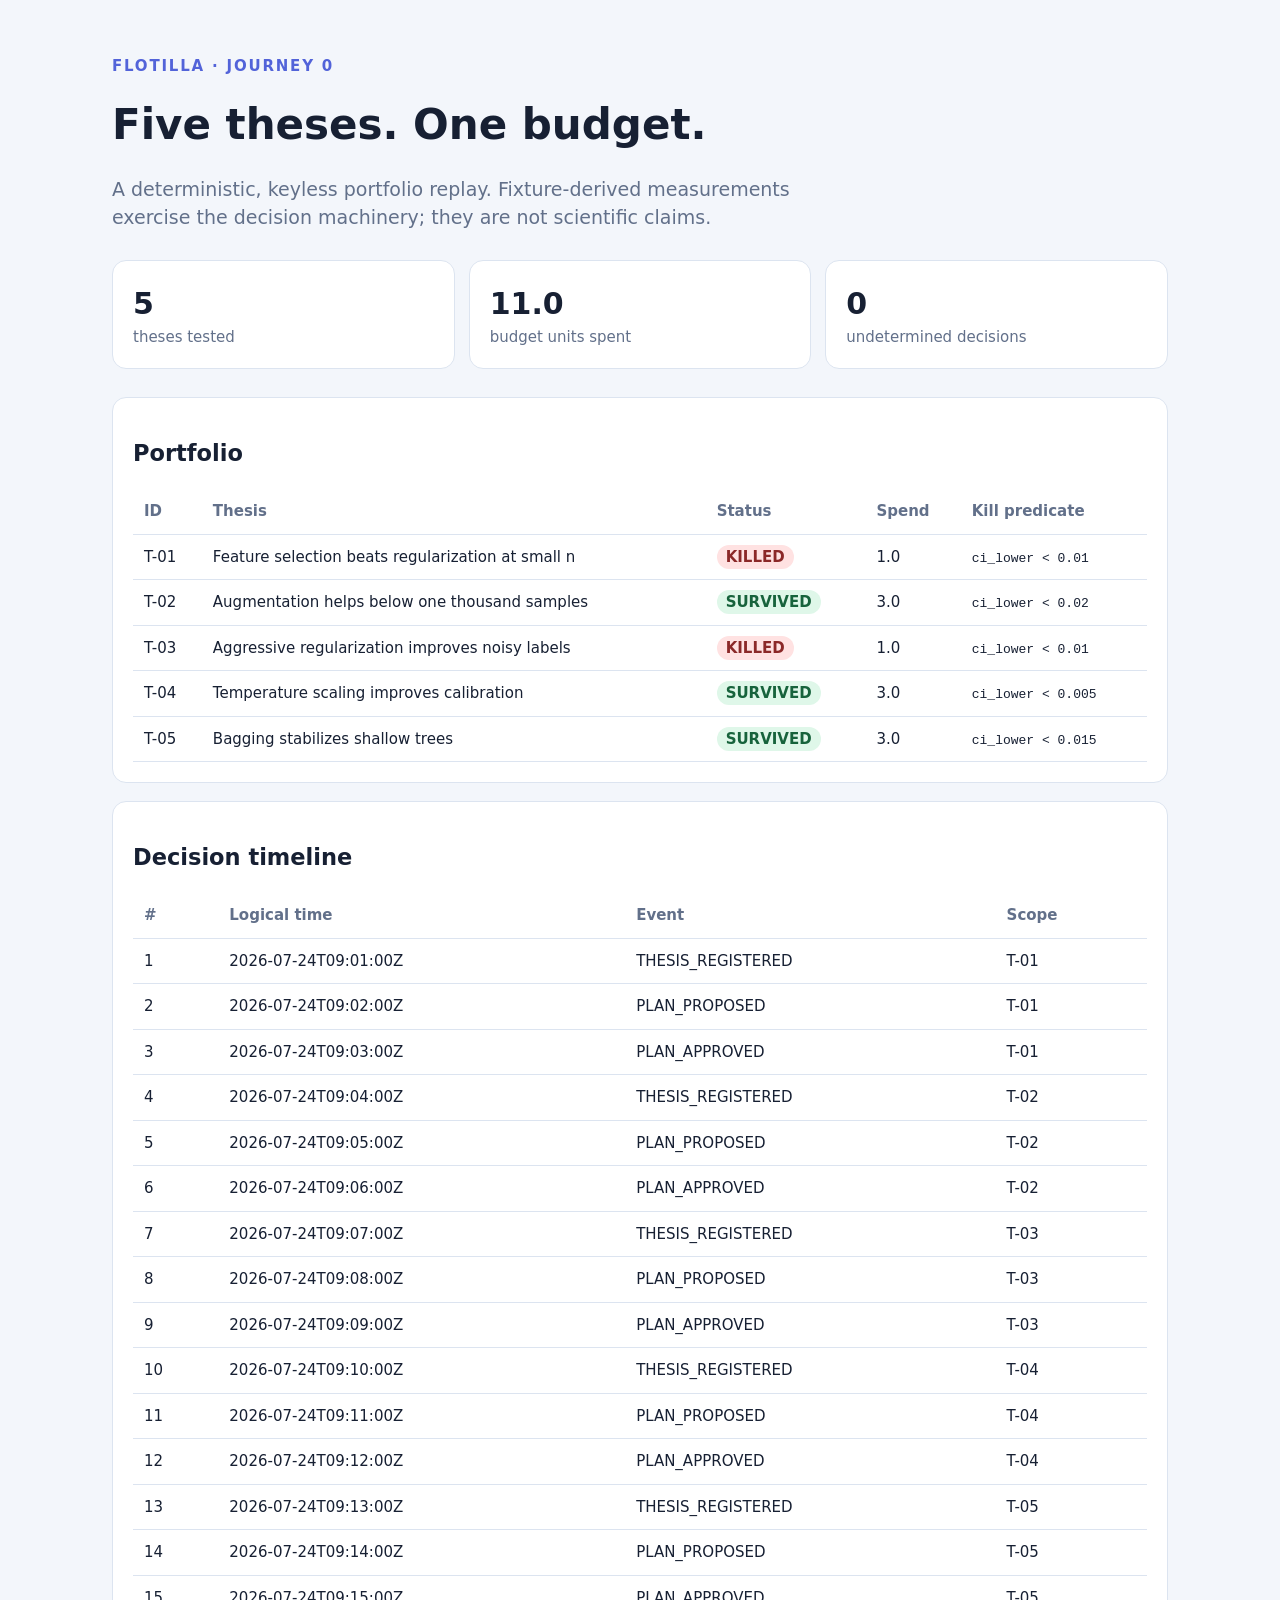
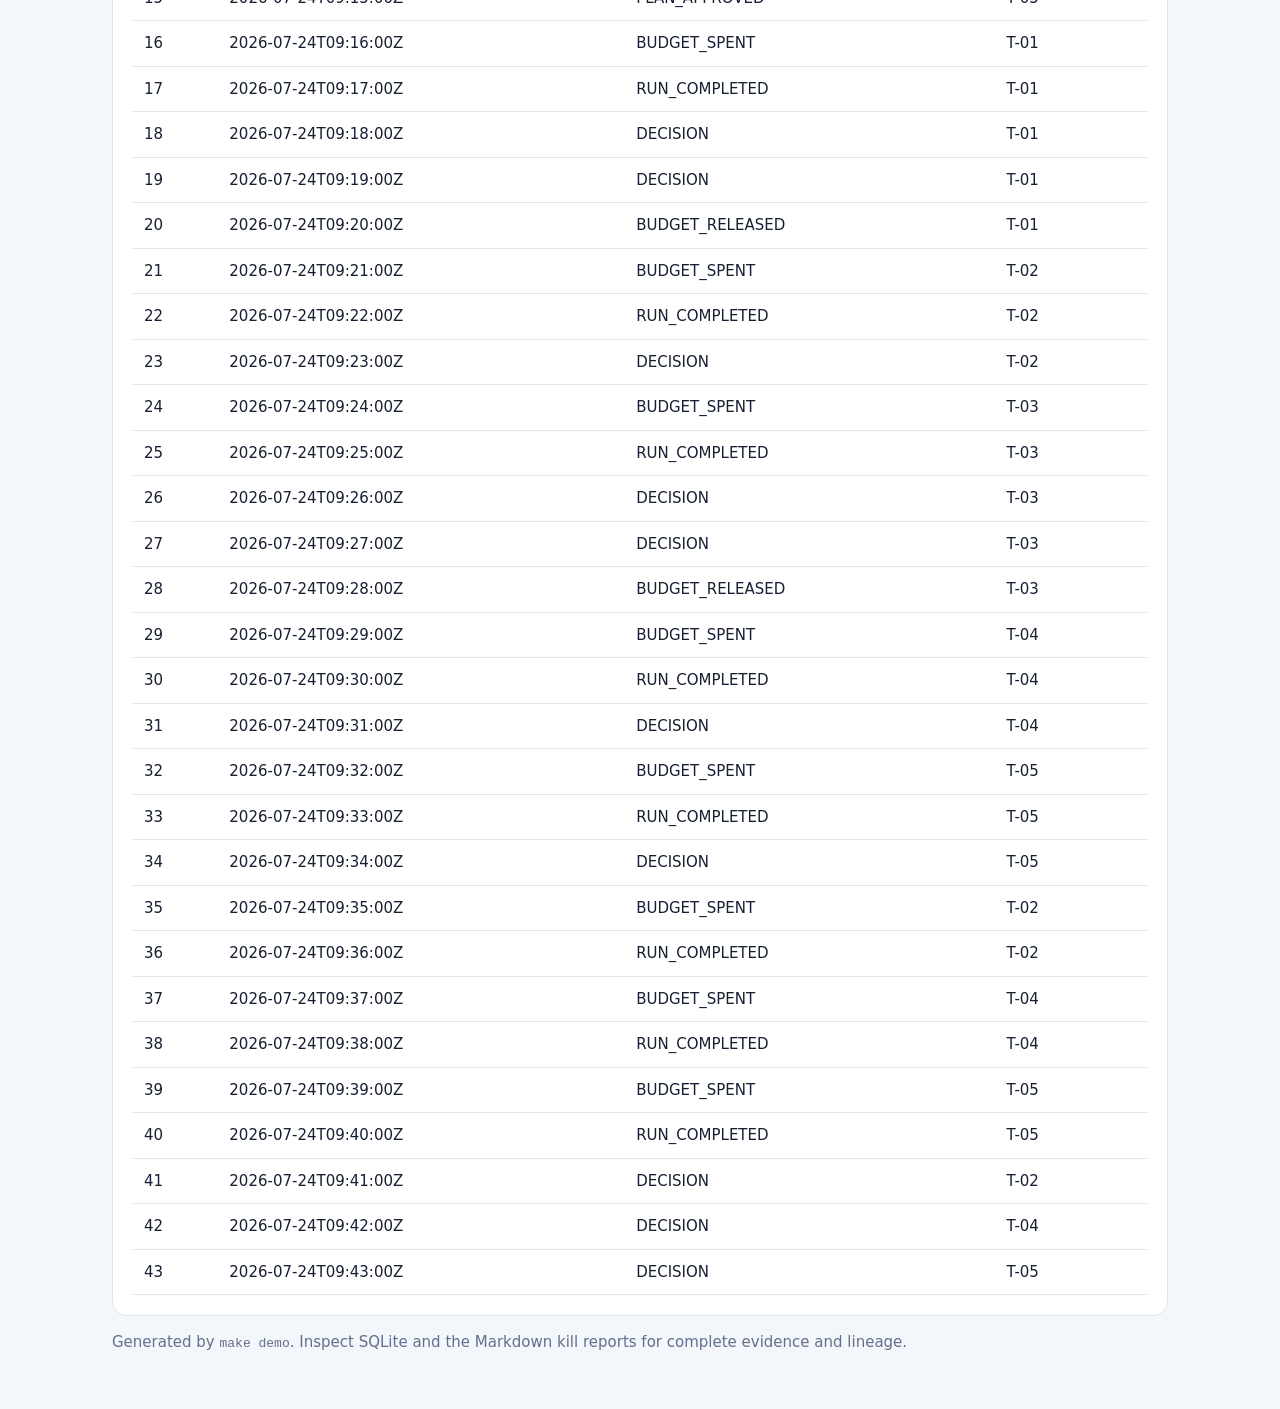
==== docs/index.html @ 04530068 "feat: ship deterministic flotilla alpha" ====
<!doctype html>
<html lang="en"><head><meta charset="utf-8">
<meta name="viewport" content="width=device-width,initial-scale=1">
<meta http-equiv="refresh" content="0;url=demo/">
<title>FLOTILLA demo</title></head>
<body><p><a href="demo/">Open the FLOTILLA Journey 0 dashboard</a>.</p></body>
</html>
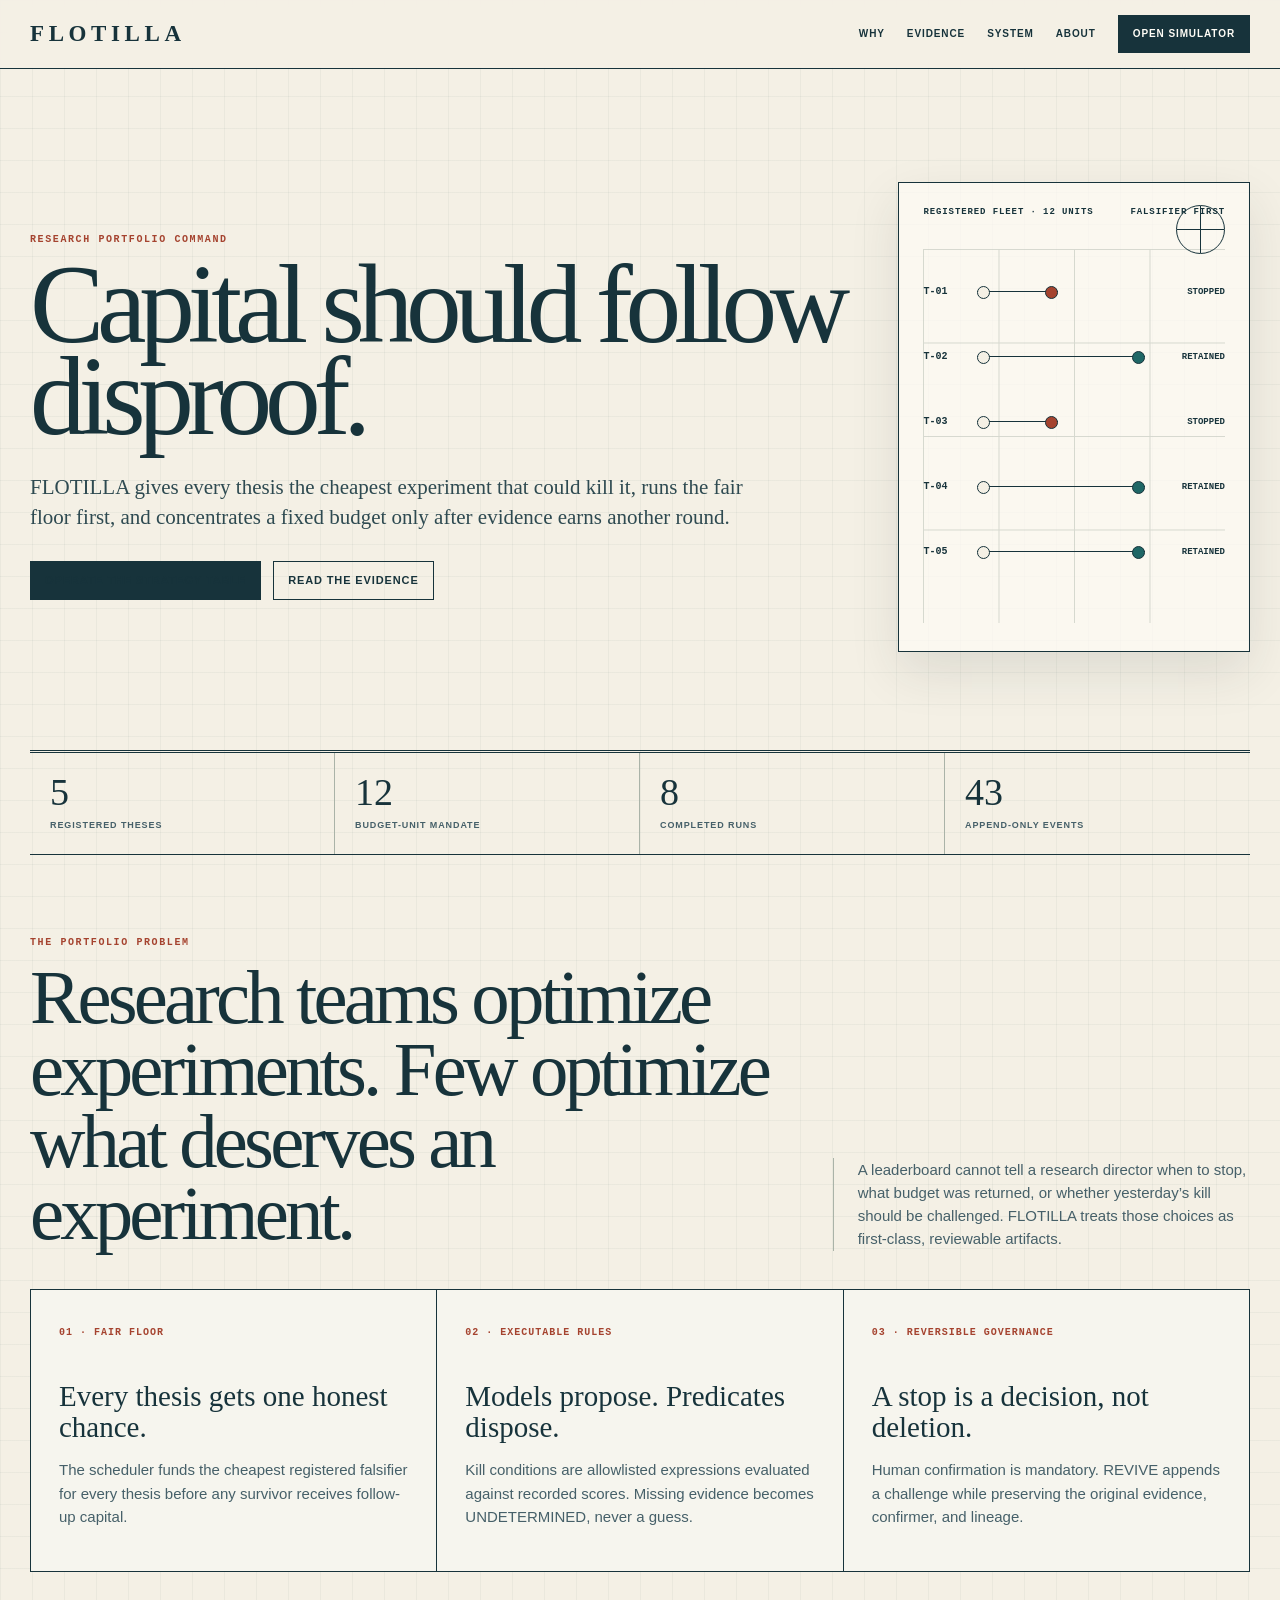
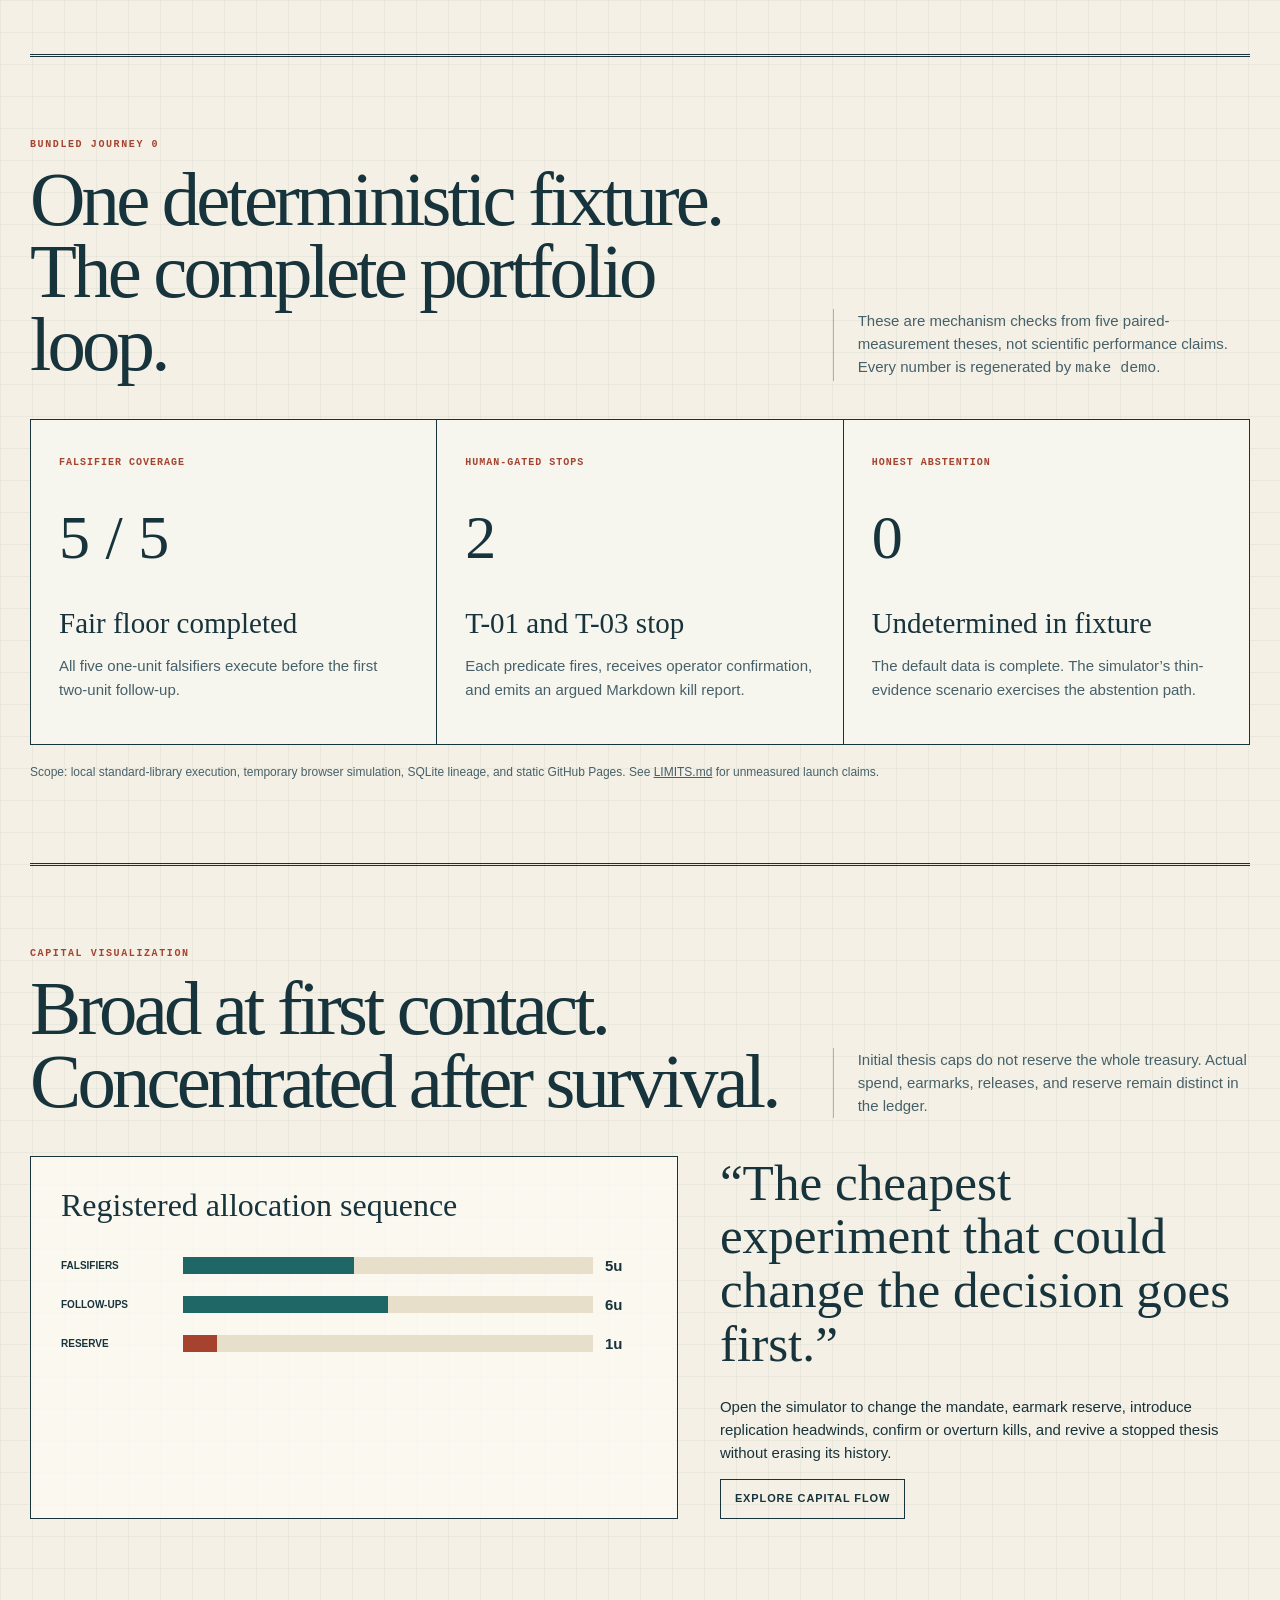
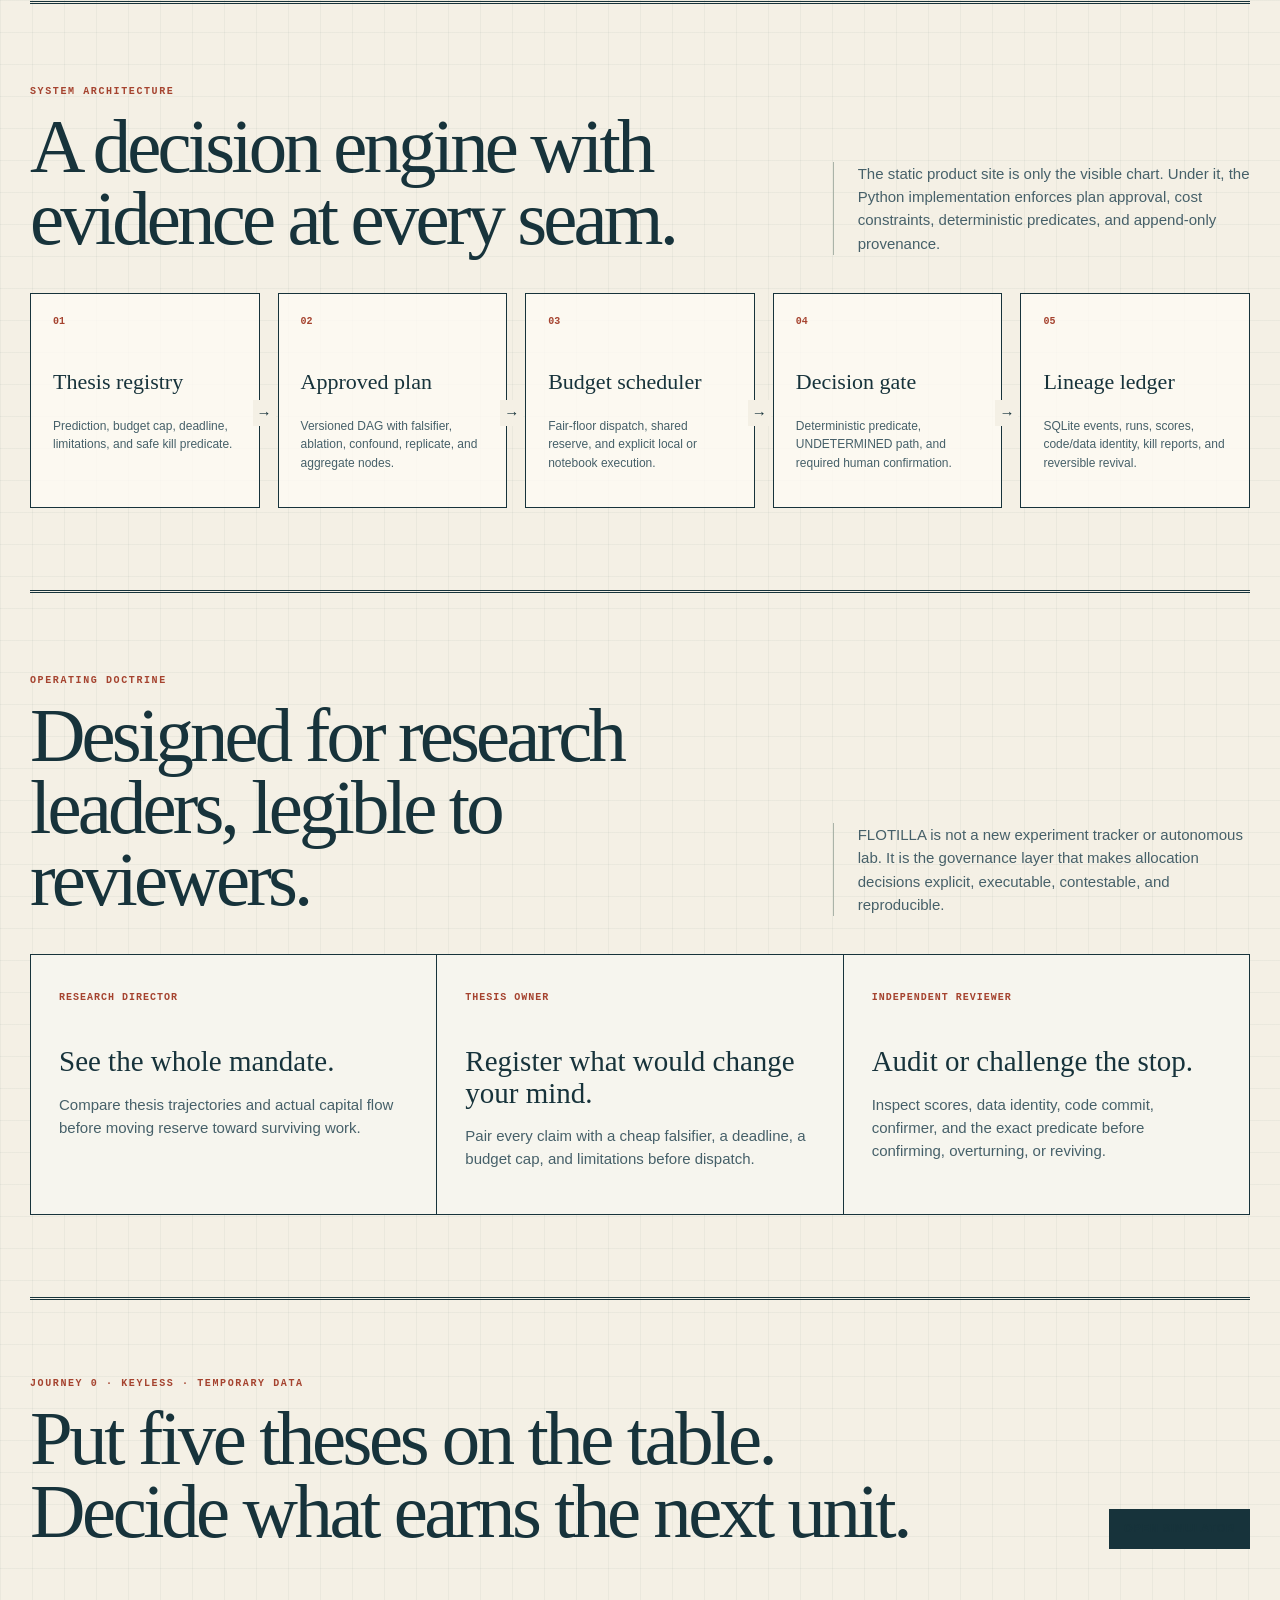
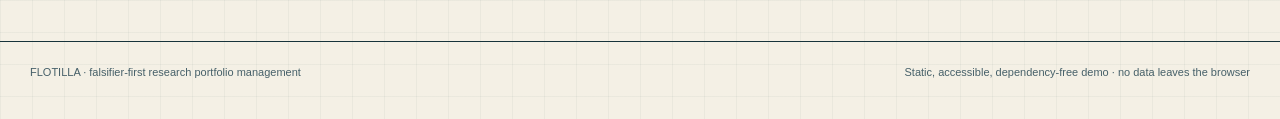
==== commit 5c8c9f81: "site: launch full interactive product experience" ====
--- a/docs/index.html
+++ b/docs/index.html
@@ -1,7 +1,177 @@
 <!doctype html>
-<html lang="en"><head><meta charset="utf-8">
-<meta name="viewport" content="width=device-width,initial-scale=1">
-<meta http-equiv="refresh" content="0;url=demo/">
-<title>FLOTILLA demo</title></head>
-<body><p><a href="demo/">Open the FLOTILLA Journey 0 dashboard</a>.</p></body>
+<html lang="en">
+<head>
+  <meta charset="utf-8">
+  <meta name="viewport" content="width=device-width,initial-scale=1">
+  <meta name="description" content="FLOTILLA is a falsifier-first research portfolio manager that moves a fixed budget toward surviving theses while preserving every decision.">
+  <title>FLOTILLA — capital follows evidence</title>
+  <link rel="stylesheet" href="assets/site.css">
+</head>
+<body class="site-home">
+  <a class="skip" href="#main">Skip to main content</a>
+  <header class="site-header">
+    <div class="site-header-inner">
+      <a class="site-brand" href="./" aria-label="FLOTILLA home">FLOTILLA</a>
+      <nav class="site-nav" aria-label="Primary navigation">
+        <a href="#problem">Why</a>
+        <a href="#proof">Evidence</a>
+        <a href="#system">System</a>
+        <a href="#about">About</a>
+        <a class="nav-cta" href="demo/">Open simulator</a>
+      </nav>
+    </div>
+  </header>
+  <main id="main">
+    <section class="home-hero" aria-labelledby="hero-title">
+      <div>
+        <p class="home-kicker">Research portfolio command</p>
+        <h1 id="hero-title">Capital should follow disproof.</h1>
+        <p class="home-deck">FLOTILLA gives every thesis the cheapest experiment
+          that could kill it, runs the fair floor first, and concentrates a fixed
+          budget only after evidence earns another round.</p>
+        <div class="home-actions">
+          <a class="button" href="demo/">Operate the strategy table</a>
+          <a class="button secondary" href="#proof">Read the evidence</a>
+        </div>
+      </div>
+      <aside class="strategy-chart" aria-label="Five thesis trajectories: three survive and two stop after falsification">
+        <div class="chart-caption"><span>Registered fleet · 12 units</span><span>Falsifier first</span></div>
+        <div class="chart-route stop"><span>T-01</span><i></i><b>Stopped</b></div>
+        <div class="chart-route"><span>T-02</span><i></i><b>Retained</b></div>
+        <div class="chart-route stop"><span>T-03</span><i></i><b>Stopped</b></div>
+        <div class="chart-route"><span>T-04</span><i></i><b>Retained</b></div>
+        <div class="chart-route"><span>T-05</span><i></i><b>Retained</b></div>
+      </aside>
+    </section>
+    <section class="home-metrics" aria-label="Journey 0 proof points">
+      <div><strong>5</strong><span>registered theses</span></div>
+      <div><strong>12</strong><span>budget-unit mandate</span></div>
+      <div><strong>8</strong><span>completed runs</span></div>
+      <div><strong>43</strong><span>append-only events</span></div>
+    </section>
+
+    <section class="home-section" id="problem">
+      <div class="home-section-head">
+        <div><p class="home-section-kicker">The portfolio problem</p>
+          <h2>Research teams optimize experiments. Few optimize what deserves an experiment.</h2></div>
+        <p>A leaderboard cannot tell a research director when to stop, what budget
+          was returned, or whether yesterday’s kill should be challenged. FLOTILLA
+          treats those choices as first-class, reviewable artifacts.</p>
+      </div>
+      <div class="problem-grid">
+        <article><span>01 · Fair floor</span><h3>Every thesis gets one honest chance.</h3>
+          <p>The scheduler funds the cheapest registered falsifier for every thesis
+            before any survivor receives follow-up capital.</p></article>
+        <article><span>02 · Executable rules</span><h3>Models propose. Predicates dispose.</h3>
+          <p>Kill conditions are allowlisted expressions evaluated against recorded
+            scores. Missing evidence becomes UNDETERMINED, never a guess.</p></article>
+        <article><span>03 · Reversible governance</span><h3>A stop is a decision, not deletion.</h3>
+          <p>Human confirmation is mandatory. REVIVE appends a challenge while
+            preserving the original evidence, confirmer, and lineage.</p></article>
+      </div>
+    </section>
+
+    <section class="home-section" id="proof">
+      <div class="home-section-head">
+        <div><p class="home-section-kicker">Bundled Journey 0</p>
+          <h2>One deterministic fixture. The complete portfolio loop.</h2></div>
+        <p>These are mechanism checks from five paired-measurement theses, not
+          scientific performance claims. Every number is regenerated by
+          <code>make demo</code>.</p>
+      </div>
+      <div class="proof-grid">
+        <article><span>Falsifier coverage</span><strong>5 / 5</strong>
+          <h3>Fair floor completed</h3><p>All five one-unit falsifiers execute
+            before the first two-unit follow-up.</p></article>
+        <article><span>Human-gated stops</span><strong>2</strong>
+          <h3>T-01 and T-03 stop</h3><p>Each predicate fires, receives operator
+            confirmation, and emits an argued Markdown kill report.</p></article>
+        <article><span>Honest abstention</span><strong>0</strong>
+          <h3>Undetermined in fixture</h3><p>The default data is complete. The
+            simulator’s thin-evidence scenario exercises the abstention path.</p></article>
+      </div>
+      <p class="proof-note">Scope: local standard-library execution, temporary
+        browser simulation, SQLite lineage, and static GitHub Pages. See
+        <a href="https://github.com/Aneesh-Pothuru/flotilla/blob/main/LIMITS.md">LIMITS.md</a>
+        for unmeasured launch claims.</p>
+    </section>
+
+    <section class="home-section" aria-labelledby="flow-heading">
+      <div class="home-section-head">
+        <div><p class="home-section-kicker">Capital visualization</p>
+          <h2 id="flow-heading">Broad at first contact. Concentrated after survival.</h2></div>
+        <p>Initial thesis caps do not reserve the whole treasury. Actual spend,
+          earmarks, releases, and reserve remain distinct in the ledger.</p>
+      </div>
+      <div class="home-flow">
+        <div class="home-flow-chart">
+          <h3>Registered allocation sequence</h3>
+          <div class="home-flow-row"><span>Falsifiers</span><i style="--share:41.67%"></i><b>5u</b></div>
+          <div class="home-flow-row"><span>Follow-ups</span><i style="--share:50%"></i><b>6u</b></div>
+          <div class="home-flow-row stop"><span>Reserve</span><i style="--share:8.33%"></i><b>1u</b></div>
+        </div>
+        <div class="home-flow-copy">
+          <blockquote>“The cheapest experiment that could change the decision goes first.”</blockquote>
+          <p>Open the simulator to change the mandate, earmark reserve, introduce
+            replication headwinds, confirm or overturn kills, and revive a stopped
+            thesis without erasing its history.</p>
+          <a class="button secondary" href="demo/#simulator">Explore capital flow</a>
+        </div>
+      </div>
+    </section>
+
+    <section class="home-section" id="system">
+      <div class="home-section-head">
+        <div><p class="home-section-kicker">System architecture</p>
+          <h2>A decision engine with evidence at every seam.</h2></div>
+        <p>The static product site is only the visible chart. Under it, the Python
+          implementation enforces plan approval, cost constraints, deterministic
+          predicates, and append-only provenance.</p>
+      </div>
+      <div class="architecture" aria-label="FLOTILLA architecture flow">
+        <article><b>01</b><h3>Thesis registry</h3><p>Prediction, budget cap,
+          deadline, limitations, and safe kill predicate.</p></article>
+        <article><b>02</b><h3>Approved plan</h3><p>Versioned DAG with falsifier,
+          ablation, confound, replicate, and aggregate nodes.</p></article>
+        <article><b>03</b><h3>Budget scheduler</h3><p>Fair-floor dispatch, shared
+          reserve, and explicit local or notebook execution.</p></article>
+        <article><b>04</b><h3>Decision gate</h3><p>Deterministic predicate,
+          UNDETERMINED path, and required human confirmation.</p></article>
+        <article><b>05</b><h3>Lineage ledger</h3><p>SQLite events, runs, scores,
+          code/data identity, kill reports, and reversible revival.</p></article>
+      </div>
+    </section>
+
+    <section class="home-section" id="about">
+      <div class="home-section-head">
+        <div><p class="home-section-kicker">Operating doctrine</p>
+          <h2>Designed for research leaders, legible to reviewers.</h2></div>
+        <p>FLOTILLA is not a new experiment tracker or autonomous lab. It is the
+          governance layer that makes allocation decisions explicit, executable,
+          contestable, and reproducible.</p>
+      </div>
+      <div class="principles-grid">
+        <article><span>Research director</span><h3>See the whole mandate.</h3>
+          <p>Compare thesis trajectories and actual capital flow before moving
+            reserve toward surviving work.</p></article>
+        <article><span>Thesis owner</span><h3>Register what would change your mind.</h3>
+          <p>Pair every claim with a cheap falsifier, a deadline, a budget cap,
+            and limitations before dispatch.</p></article>
+        <article><span>Independent reviewer</span><h3>Audit or challenge the stop.</h3>
+          <p>Inspect scores, data identity, code commit, confirmer, and the exact
+            predicate before confirming, overturning, or reviving.</p></article>
+      </div>
+    </section>
+
+    <section class="home-cta">
+      <div><p class="home-section-kicker">Journey 0 · keyless · temporary data</p>
+        <h2>Put five theses on the table. Decide what earns the next unit.</h2></div>
+      <a class="button" href="demo/">Open simulator</a>
+    </section>
+  </main>
+  <footer class="site-footer">
+    <span>FLOTILLA · falsifier-first research portfolio management</span>
+    <span>Static, accessible, dependency-free demo · no data leaves the browser</span>
+  </footer>
+</body>
 </html>
--- a/docs/assets/site.css
+++ b/docs/assets/site.css
@@ -0,0 +1,1008 @@
+/* Shared editorial shell and the dependency-free browser simulator. */
+:root {
+  --paper: #f4f0e5;
+  --paper-deep: #e8dfca;
+  --ink: #17333b;
+  --ink-soft: #466069;
+  --rule: #aab3a8;
+  --sea: #1f6766;
+  --sea-pale: #cddfda;
+  --stop: #a5432f;
+  --stop-pale: #edd4c8;
+  --revive: #6d527d;
+  --amber: #a77a2a;
+  --white: #fffdf6;
+}
+
+.site-home {
+  margin: 0;
+  color: var(--ink);
+  background-color: var(--paper);
+  background-image:
+    linear-gradient(rgba(42, 83, 84, 0.05) 1px, transparent 1px),
+    linear-gradient(90deg, rgba(42, 83, 84, 0.05) 1px, transparent 1px);
+  background-size: 32px 32px;
+  font: 15px/1.55 "Avenir Next", Avenir, "Segoe UI", sans-serif;
+}
+
+.site-home * {
+  box-sizing: border-box;
+}
+
+.site-home a {
+  color: inherit;
+}
+
+.site-home .skip {
+  position: absolute;
+  left: 1rem;
+  top: -5rem;
+  padding: 0.7rem 1rem;
+  z-index: 20;
+  color: white;
+  background: var(--ink);
+}
+
+.site-home .skip:focus {
+  top: 1rem;
+}
+
+.site-header {
+  position: sticky;
+  top: 0;
+  z-index: 10;
+  border-bottom: 1px solid var(--ink);
+  background: rgba(244, 240, 229, 0.95);
+  backdrop-filter: blur(12px);
+}
+
+.site-header-inner {
+  max-width: 1440px;
+  margin: auto;
+  padding: 15px 30px;
+  display: flex;
+  align-items: center;
+  justify-content: space-between;
+  gap: 28px;
+}
+
+.site-brand {
+  font: 700 23px/1 Georgia, serif;
+  letter-spacing: 0.2em;
+  text-decoration: none;
+}
+
+.site-nav {
+  display: flex;
+  align-items: center;
+  gap: 22px;
+}
+
+.site-nav a {
+  font-size: 10px;
+  font-weight: 800;
+  letter-spacing: 0.09em;
+  text-decoration: none;
+  text-transform: uppercase;
+}
+
+.site-nav .nav-cta,
+.button {
+  padding: 10px 14px;
+  border: 1px solid var(--ink);
+  background: var(--ink);
+  color: var(--white);
+}
+
+.site-home main {
+  max-width: 1440px;
+  margin: auto;
+  padding: 0 30px 72px;
+}
+
+.home-hero {
+  min-height: 76vh;
+  display: grid;
+  grid-template-columns: minmax(0, 1.4fr) minmax(330px, 0.6fr);
+  gap: 48px;
+  align-items: center;
+  padding: 70px 0 54px;
+  border-bottom: 3px double var(--ink);
+}
+
+.home-kicker,
+.home-section-kicker {
+  margin: 0 0 14px;
+  color: var(--stop);
+  font: 800 10px ui-monospace, SFMono-Regular, Menlo, monospace;
+  letter-spacing: 0.16em;
+  text-transform: uppercase;
+}
+
+.home-hero h1 {
+  max-width: 890px;
+  margin: 0;
+  font: 500 clamp(60px, 8.7vw, 132px) / 0.82 Georgia, serif;
+  letter-spacing: -0.065em;
+}
+
+.home-deck {
+  max-width: 730px;
+  margin: 30px 0 22px;
+  color: #2e4a51;
+  font: 21px/1.45 Georgia, serif;
+}
+
+.home-actions {
+  display: flex;
+  gap: 12px;
+  flex-wrap: wrap;
+  margin-top: 28px;
+}
+
+.button {
+  display: inline-block;
+  font-size: 11px;
+  font-weight: 800;
+  letter-spacing: 0.08em;
+  text-decoration: none;
+  text-transform: uppercase;
+}
+
+.button.secondary {
+  color: var(--ink);
+  background: transparent;
+}
+
+.strategy-chart {
+  position: relative;
+  min-height: 470px;
+  padding: 24px;
+  overflow: hidden;
+  border: 1px solid var(--ink);
+  background: rgba(255, 253, 246, 0.68);
+  box-shadow: 0 20px 48px rgba(35, 50, 48, 0.11);
+}
+
+.strategy-chart::before,
+.strategy-chart::after {
+  content: "";
+  position: absolute;
+  pointer-events: none;
+}
+
+.strategy-chart::before {
+  inset: 66px 24px 28px;
+  background:
+    linear-gradient(var(--rule) 1px, transparent 1px),
+    linear-gradient(90deg, var(--rule) 1px, transparent 1px);
+  background-size: 25% 25%;
+  opacity: 0.45;
+}
+
+.strategy-chart::after {
+  right: 24px;
+  top: 22px;
+  width: 47px;
+  height: 47px;
+  border: 1px solid var(--ink);
+  border-radius: 50%;
+  background:
+    linear-gradient(90deg, transparent 48%, var(--ink) 49%, var(--ink) 51%, transparent 52%),
+    linear-gradient(transparent 48%, var(--ink) 49%, var(--ink) 51%, transparent 52%);
+}
+
+.chart-caption {
+  position: relative;
+  z-index: 1;
+  display: flex;
+  justify-content: space-between;
+  gap: 20px;
+  margin-bottom: 42px;
+  font: 800 9px ui-monospace, monospace;
+  letter-spacing: 0.1em;
+  text-transform: uppercase;
+}
+
+.chart-route {
+  position: relative;
+  z-index: 1;
+  height: 65px;
+  display: grid;
+  grid-template-columns: 46px 1fr 72px;
+  gap: 8px;
+  align-items: center;
+}
+
+.chart-route > span:first-child {
+  font: 800 10px ui-monospace, monospace;
+}
+
+.chart-route i {
+  position: relative;
+  display: block;
+  height: 1px;
+  background: var(--ink);
+}
+
+.chart-route i::before,
+.chart-route i::after {
+  content: "";
+  position: absolute;
+  top: -5px;
+  width: 11px;
+  height: 11px;
+  border: 1px solid var(--ink);
+  border-radius: 50%;
+  background: var(--paper);
+}
+
+.chart-route i::before {
+  left: 0;
+}
+
+.chart-route i::after {
+  right: 0;
+  background: var(--sea);
+}
+
+.chart-route.stop i {
+  width: 48%;
+}
+
+.chart-route.stop i::after {
+  background: var(--stop);
+}
+
+.chart-route b {
+  font: 800 9px ui-monospace, monospace;
+  text-align: right;
+  text-transform: uppercase;
+}
+
+.home-metrics {
+  display: grid;
+  grid-template-columns: repeat(4, 1fr);
+  border-bottom: 1px solid var(--ink);
+}
+
+.home-metrics div {
+  padding: 20px;
+  border-right: 1px solid var(--rule);
+}
+
+.home-metrics div:last-child {
+  border-right: 0;
+}
+
+.home-metrics strong {
+  display: block;
+  font: 500 38px/1 Georgia, serif;
+}
+
+.home-metrics span {
+  color: var(--ink-soft);
+  font-size: 9px;
+  font-weight: 800;
+  letter-spacing: 0.1em;
+  text-transform: uppercase;
+}
+
+.home-section {
+  padding: 82px 0;
+  border-bottom: 3px double var(--ink);
+}
+
+.home-section-head {
+  display: grid;
+  grid-template-columns: minmax(0, 1fr) minmax(300px, 0.55fr);
+  gap: 44px;
+  align-items: end;
+  margin-bottom: 38px;
+}
+
+.home-section h2 {
+  max-width: 860px;
+  margin: 0;
+  font: 500 clamp(42px, 6vw, 82px) / 0.94 Georgia, serif;
+  letter-spacing: -0.05em;
+}
+
+.home-section-head > p {
+  margin: 0;
+  padding-left: 24px;
+  border-left: 1px solid var(--rule);
+  color: var(--ink-soft);
+}
+
+.problem-grid,
+.proof-grid,
+.principles-grid {
+  display: grid;
+  grid-template-columns: repeat(3, 1fr);
+  gap: 1px;
+  border: 1px solid var(--ink);
+  background: var(--ink);
+}
+
+.problem-grid article,
+.proof-grid article,
+.principles-grid article {
+  min-height: 240px;
+  padding: 28px;
+  background: rgba(255, 253, 246, 0.96);
+}
+
+.problem-grid span,
+.proof-grid span,
+.principles-grid span {
+  color: var(--stop);
+  font: 800 10px ui-monospace, monospace;
+  letter-spacing: 0.1em;
+  text-transform: uppercase;
+}
+
+.problem-grid h3,
+.proof-grid h3,
+.principles-grid h3 {
+  margin: 40px 0 14px;
+  font: 500 29px/1.08 Georgia, serif;
+}
+
+.problem-grid p,
+.proof-grid p,
+.principles-grid p {
+  color: var(--ink-soft);
+}
+
+.proof-grid strong {
+  display: block;
+  margin-top: 35px;
+  font: 500 62px/1 Georgia, serif;
+}
+
+.proof-note {
+  margin: 18px 0 0;
+  color: var(--ink-soft);
+  font-size: 12px;
+}
+
+.home-flow {
+  display: grid;
+  grid-template-columns: minmax(0, 1.1fr) minmax(320px, 0.9fr);
+  gap: 42px;
+}
+
+.home-flow-chart {
+  padding: 30px;
+  border: 1px solid var(--ink);
+  background: rgba(255, 253, 246, 0.7);
+}
+
+.home-flow-chart h3 {
+  margin: 0 0 30px;
+  font: 500 32px Georgia, serif;
+}
+
+.home-flow-row {
+  display: grid;
+  grid-template-columns: 110px 1fr 42px;
+  gap: 12px;
+  align-items: center;
+  margin: 16px 0;
+}
+
+.home-flow-row span {
+  font-size: 10px;
+  font-weight: 800;
+  text-transform: uppercase;
+}
+
+.home-flow-row i {
+  height: 17px;
+  background: var(--paper-deep);
+}
+
+.home-flow-row i::after {
+  content: "";
+  display: block;
+  width: var(--share);
+  height: 100%;
+  background: var(--sea);
+}
+
+.home-flow-row.stop i::after {
+  background: var(--stop);
+}
+
+.home-flow-copy {
+  align-self: center;
+}
+
+.home-flow-copy blockquote {
+  margin: 0 0 24px;
+  font: 500 clamp(30px, 4vw, 55px) / 1.05 Georgia, serif;
+}
+
+.architecture {
+  display: grid;
+  grid-template-columns: repeat(5, 1fr);
+  gap: 18px;
+  align-items: stretch;
+}
+
+.architecture article {
+  position: relative;
+  min-height: 180px;
+  padding: 22px;
+  border: 1px solid var(--ink);
+  background: rgba(255, 253, 246, 0.75);
+}
+
+.architecture article:not(:last-child)::after {
+  content: "→";
+  position: absolute;
+  right: -17px;
+  top: 50%;
+  z-index: 1;
+  padding: 1px 4px;
+  background: var(--paper);
+}
+
+.architecture b {
+  display: block;
+  margin-bottom: 42px;
+  color: var(--stop);
+  font: 800 10px ui-monospace, monospace;
+}
+
+.architecture h3 {
+  font: 500 22px Georgia, serif;
+}
+
+.architecture p {
+  color: var(--ink-soft);
+  font-size: 12px;
+}
+
+.home-cta {
+  padding: 78px 0 20px;
+  display: grid;
+  grid-template-columns: 1fr auto;
+  gap: 32px;
+  align-items: end;
+}
+
+.home-cta h2 {
+  max-width: 900px;
+  margin: 0;
+  font: 500 clamp(43px, 6vw, 84px) / 0.95 Georgia, serif;
+  letter-spacing: -0.045em;
+}
+
+.site-footer {
+  max-width: 1440px;
+  margin: auto;
+  padding: 22px 30px 38px;
+  display: flex;
+  justify-content: space-between;
+  gap: 30px;
+  border-top: 1px solid var(--ink);
+  color: var(--ink-soft);
+  font-size: 11px;
+}
+
+/* Interactive demo additions; the generated report owns its core chart style. */
+.simulator {
+  margin: 12px 0 56px;
+  padding: 34px;
+  border: 1px solid var(--ink);
+  background: rgba(255, 253, 246, 0.82);
+  box-shadow: 0 20px 48px rgba(35, 50, 48, 0.1);
+}
+
+.simulator-heading {
+  display: grid;
+  grid-template-columns: 1fr minmax(280px, 0.55fr);
+  gap: 34px;
+  align-items: end;
+  padding-bottom: 22px;
+  border-bottom: 3px double var(--ink);
+}
+
+.simulator-heading h2 {
+  margin: 0;
+  font: 500 clamp(34px, 5vw, 68px) / 0.95 Georgia, serif;
+  letter-spacing: -0.04em;
+}
+
+.simulator-heading > p {
+  margin: 0;
+  color: var(--ink-soft);
+}
+
+.simulator-grid {
+  display: grid;
+  grid-template-columns: 250px minmax(0, 1fr) 310px;
+  gap: 22px;
+  padding: 24px 0;
+}
+
+.sim-controls,
+.sim-panel,
+.evidence-drawer {
+  border: 1px solid var(--ink);
+  background: var(--paper);
+}
+
+.sim-controls {
+  align-self: start;
+  padding: 18px;
+  display: grid;
+  gap: 9px;
+}
+
+.sim-controls label {
+  margin-top: 5px;
+  font: 800 9px ui-monospace, monospace;
+  letter-spacing: 0.08em;
+  text-transform: uppercase;
+}
+
+.sim-controls select,
+.sim-controls input,
+.sim-controls button {
+  width: 100%;
+  min-height: 40px;
+  font: inherit;
+}
+
+.sim-controls select {
+  padding: 8px;
+  border: 1px solid var(--rule-dark, #6e7f7d);
+  color: var(--ink);
+  background: var(--white);
+}
+
+.sim-controls output {
+  float: right;
+  color: var(--sea);
+}
+
+.control-group {
+  display: grid;
+  gap: 7px;
+  margin-top: 7px;
+}
+
+.control-group.secondary {
+  grid-template-columns: 1fr 1fr;
+}
+
+.sim-controls button {
+  cursor: pointer;
+  padding: 8px 10px;
+  border: 1px solid var(--ink);
+  color: var(--white);
+  background: var(--ink);
+  font-size: 10px;
+  font-weight: 800;
+  letter-spacing: 0.05em;
+  text-transform: uppercase;
+}
+
+.sim-controls button:hover:not(:disabled) {
+  color: var(--ink);
+  background: var(--white);
+}
+
+.sim-controls button:focus-visible,
+.lane-select:focus-visible {
+  outline: 3px solid var(--amber);
+  outline-offset: 2px;
+}
+
+.sim-controls button:disabled {
+  cursor: not-allowed;
+  opacity: 0.4;
+}
+
+.sim-status {
+  min-height: 54px;
+  margin: 6px 0 0;
+  padding-top: 12px;
+  border-top: 1px dotted var(--rule);
+  color: var(--ink-soft);
+  font-size: 11px;
+}
+
+.sim-workspace {
+  display: grid;
+  gap: 16px;
+}
+
+.sim-panel {
+  padding: 17px;
+}
+
+.sim-panel-head {
+  display: flex;
+  justify-content: space-between;
+  gap: 15px;
+  margin-bottom: 16px;
+  padding-bottom: 10px;
+  border-bottom: 1px solid var(--rule);
+}
+
+.sim-panel-head h3,
+.evidence-drawer h3,
+.sim-lineage h3 {
+  margin: 0;
+  font: 500 22px Georgia, serif;
+}
+
+.sim-panel-head span {
+  font: 800 9px ui-monospace, monospace;
+  text-transform: uppercase;
+}
+
+.trajectory-graph {
+  display: grid;
+  gap: 9px;
+}
+
+.trajectory-lane {
+  display: grid;
+  grid-template-columns: 135px minmax(150px, 1fr) 96px;
+  gap: 10px;
+  align-items: center;
+}
+
+.lane-select {
+  padding: 0;
+  border: 0;
+  color: var(--ink);
+  background: none;
+  text-align: left;
+  cursor: pointer;
+}
+
+.lane-select span,
+.lane-select strong {
+  display: block;
+}
+
+.lane-select span {
+  color: var(--stop);
+  font: 800 9px ui-monospace, monospace;
+}
+
+.lane-select strong {
+  overflow: hidden;
+  font-size: 11px;
+  text-overflow: ellipsis;
+  white-space: nowrap;
+}
+
+.lane-water {
+  position: relative;
+  height: 15px;
+  border-top: 1px dashed var(--rule);
+  border-bottom: 1px dashed var(--rule);
+  background: var(--paper-deep);
+}
+
+.lane-wake {
+  position: absolute;
+  left: 0;
+  top: 5px;
+  height: 3px;
+  width: var(--progress);
+  background: var(--sea);
+  transition: width 220ms ease;
+}
+
+.lane-wake::after {
+  content: "";
+  position: absolute;
+  right: -5px;
+  top: -4px;
+  width: 9px;
+  height: 9px;
+  border: 1px solid var(--ink);
+  border-radius: 50%;
+  background: var(--white);
+}
+
+.trajectory-lane[data-state="KILLED"] .lane-wake {
+  background: var(--stop);
+}
+
+.trajectory-lane[data-state="REVIVED"] .lane-wake {
+  background: var(--revive);
+}
+
+.trajectory-lane[data-state="UNDETERMINED"] .lane-wake,
+.trajectory-lane[data-state="PENDING_KILL"] .lane-wake {
+  background: var(--amber);
+}
+
+.lane-state {
+  font: 800 8px ui-monospace, monospace;
+  text-align: right;
+  text-transform: uppercase;
+}
+
+.allocation-graph {
+  display: grid;
+  gap: 8px;
+}
+
+.allocation-row {
+  display: grid;
+  grid-template-columns: 45px 1fr 50px;
+  gap: 8px;
+  align-items: center;
+  font: 800 9px ui-monospace, monospace;
+}
+
+.allocation-track {
+  height: 12px;
+  display: flex;
+  background: var(--paper-deep);
+}
+
+.allocation-spent {
+  height: 100%;
+  background: var(--sea);
+}
+
+.allocation-earmark {
+  height: 100%;
+  background: repeating-linear-gradient(
+    135deg,
+    var(--amber),
+    var(--amber) 3px,
+    var(--paper) 3px,
+    var(--paper) 6px
+  );
+}
+
+.allocation-row.killed .allocation-spent {
+  background: var(--stop);
+}
+
+.allocation-row.reserve .allocation-spent {
+  background: var(--reserve, #c9b98f);
+}
+
+.evidence-drawer {
+  align-self: stretch;
+  padding: 20px;
+}
+
+.evidence-drawer > p:not(.section-kicker) {
+  color: var(--ink-soft);
+  font-family: Georgia, serif;
+}
+
+.evidence-drawer > code {
+  display: block;
+  padding: 9px;
+  overflow-wrap: anywhere;
+  background: var(--paper-deep);
+}
+
+#evidence-body {
+  margin-top: 20px;
+  padding-top: 14px;
+  border-top: 1px solid var(--rule);
+  font-size: 12px;
+}
+
+.evidence-scores {
+  width: 100%;
+  margin: 10px 0;
+}
+
+.evidence-scores td {
+  padding: 5px 0;
+  border-top: 1px dotted var(--rule);
+}
+
+.evidence-scores td:last-child {
+  font-family: ui-monospace, monospace;
+  text-align: right;
+}
+
+.sim-lineage {
+  display: grid;
+  grid-template-columns: 220px minmax(0, 1fr);
+  gap: 25px;
+  padding-top: 22px;
+  border-top: 3px double var(--ink);
+}
+
+.sim-lineage ol {
+  max-height: 240px;
+  margin: 0;
+  padding: 0;
+  overflow: auto;
+  list-style: none;
+}
+
+.sim-lineage li {
+  display: grid;
+  grid-template-columns: 32px 1fr 1fr;
+  gap: 10px;
+  padding: 7px 0;
+  border-bottom: 1px dotted var(--rule);
+  font-size: 10px;
+}
+
+.sim-lineage li span {
+  font-family: ui-monospace, monospace;
+  color: var(--ink-soft);
+}
+
+.sim-lineage li em {
+  color: var(--ink-soft);
+  font-style: normal;
+}
+
+.noscript {
+  padding: 12px;
+  border: 1px solid var(--stop);
+  color: var(--stop);
+}
+
+@media (max-width: 1120px) {
+  .site-nav a:not(.nav-cta) {
+    display: none;
+  }
+
+  .home-hero,
+  .home-flow,
+  .simulator-grid {
+    grid-template-columns: 1fr;
+  }
+
+  .strategy-chart {
+    max-width: 680px;
+  }
+
+  .architecture {
+    grid-template-columns: repeat(3, 1fr);
+  }
+
+  .architecture article::after {
+    display: none;
+  }
+
+  .sim-controls {
+    grid-template-columns: repeat(2, 1fr);
+    align-items: end;
+  }
+
+  .sim-status {
+    grid-column: 1 / -1;
+  }
+}
+
+@media (max-width: 760px) {
+  .site-header-inner,
+  .site-home main,
+  .site-footer {
+    padding-left: 18px;
+    padding-right: 18px;
+  }
+
+  .site-brand {
+    font-size: 19px;
+  }
+
+  .home-hero {
+    min-height: auto;
+    padding-top: 48px;
+  }
+
+  .home-hero h1 {
+    font-size: 62px;
+  }
+
+  .home-metrics,
+  .problem-grid,
+  .proof-grid,
+  .principles-grid {
+    grid-template-columns: repeat(2, 1fr);
+  }
+
+  .home-metrics div:nth-child(even) {
+    border-right: 0;
+  }
+
+  .problem-grid article:last-child,
+  .proof-grid article:last-child,
+  .principles-grid article:last-child {
+    grid-column: 1 / -1;
+  }
+
+  .home-section {
+    padding: 58px 0;
+  }
+
+  .home-section-head,
+  .home-cta {
+    grid-template-columns: 1fr;
+  }
+
+  .home-section-head > p {
+    padding: 14px 0 0;
+    border-top: 1px solid var(--rule);
+    border-left: 0;
+  }
+
+  .architecture {
+    grid-template-columns: 1fr;
+  }
+
+  .site-footer {
+    flex-direction: column;
+  }
+
+  .simulator {
+    padding: 20px;
+  }
+
+  .simulator-heading,
+  .sim-controls,
+  .sim-lineage {
+    grid-template-columns: 1fr;
+  }
+
+  .control-group.secondary {
+    grid-template-columns: 1fr;
+  }
+
+  .trajectory-lane {
+    grid-template-columns: 94px minmax(90px, 1fr);
+  }
+
+  .lane-state {
+    grid-column: 2;
+    text-align: left;
+  }
+}
+
+@media (max-width: 460px) {
+  .home-hero h1 {
+    font-size: 50px;
+  }
+
+  .home-metrics,
+  .problem-grid,
+  .proof-grid,
+  .principles-grid {
+    grid-template-columns: 1fr;
+  }
+
+  .problem-grid article:last-child,
+  .proof-grid article:last-child,
+  .principles-grid article:last-child {
+    grid-column: auto;
+  }
+
+  .chart-route {
+    grid-template-columns: 40px 1fr 58px;
+  }
+}
+
+@media (prefers-reduced-motion: reduce) {
+  *,
+  *::before,
+  *::after {
+    scroll-behavior: auto !important;
+    transition-duration: 0.01ms !important;
+  }
+}
+
